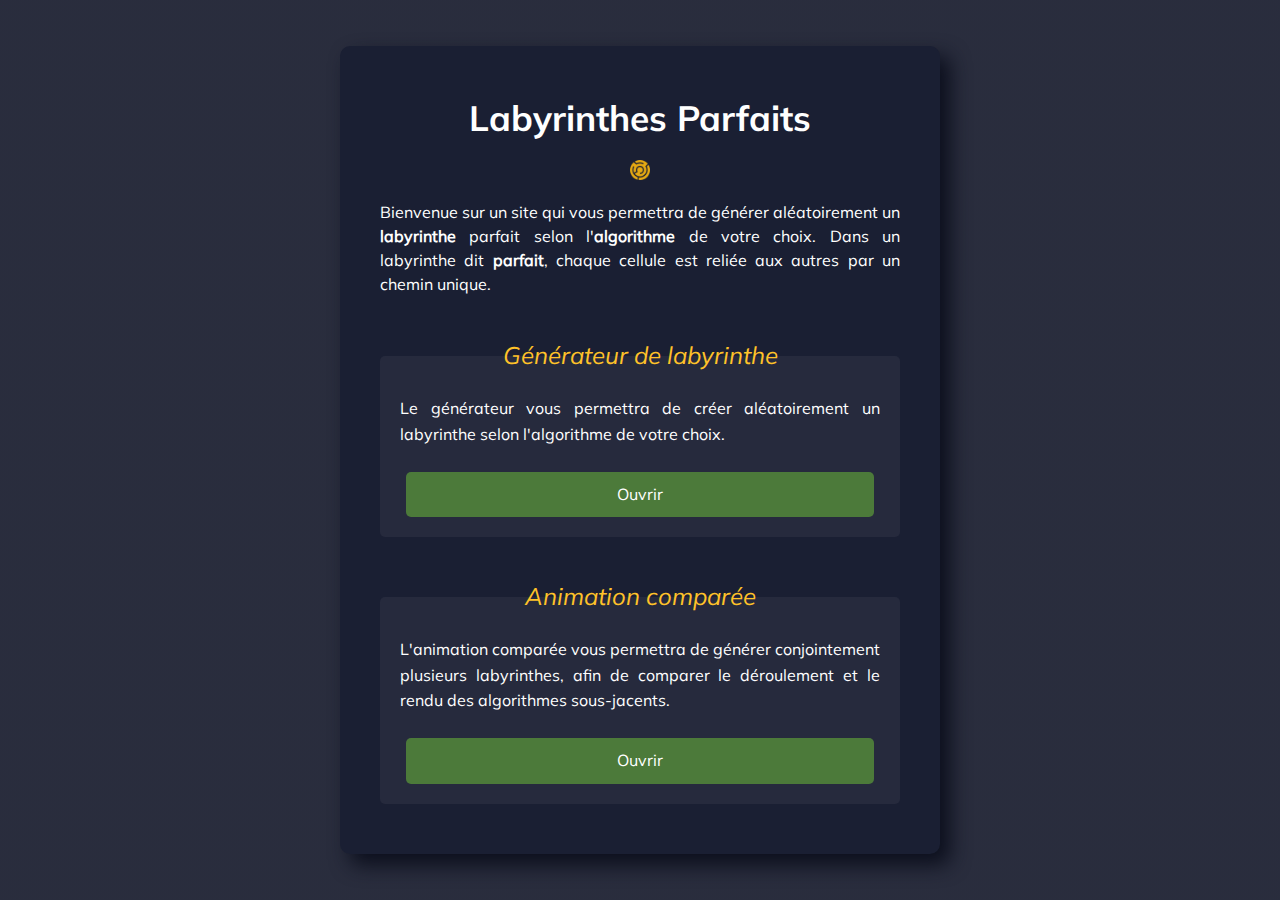
==== index.html @ 0053cb36 "first-commit" ====
<!DOCTYPE html>
<html lang="fr">
<head>
    <meta charset="UTF-8">
    <meta http-equiv="X-UA-Compatible" content="IE=edge">
    <meta name="viewport" content="width=device-width, initial-scale=1.0">
    <link rel="icon" href="./images/favicon.png" />
    <link rel="stylesheet" href="./style.css">
    <title>Labyrinthes Parfaits</title>
</head>
<body>
    <!-----------------------------------------------------------------------------------
    PAGE D'ACCUEIL
    ------------------------------------------------------------------------------------>
    <div class="modal">
        <header>
            <h1>Labyrinthes Parfaits</h1>
            <img src="./images/favicon.png" />
        </header>
        <main>
            <section class="presentation">
                <p>
                    Bienvenue sur un site qui vous permettra de générer aléatoirement un <strong>labyrinthe</strong> parfait selon l'<strong>algorithme</strong> de votre choix. Dans un labyrinthe dit <strong>parfait</strong>, chaque cellule est reliée aux autres par un chemin unique.
                </p>
            </section>
            <section class="algorithmes">
                <div class="algorithmes-selection">
                    <h2>Générateur de labyrinthe</h2>
                    <p>Le générateur vous permettra de créer aléatoirement un labyrinthe selon l'algorithme de votre choix.</p>
                    <a class="btn" href="generateur-labyrinthe.html">Ouvrir</a>
                </div>
                <div class="algorithmes-selection">
                    <h2>Animation comparée</h2>
                    <p>L'animation comparée vous permettra de générer conjointement plusieurs labyrinthes, afin de comparer le déroulement et le rendu des algorithmes sous-jacents.</p>
                    <a class="btn" href="generateur-labyrinthe.html">Ouvrir</a>
                </div>
            </section>
        </main>
    </div>
</body>
</html>
---- style.css ----
/*****************************************************
STYLE COMMUN A TOUTES LES PAGES
*****************************************************/

/************ POLICES DE CARACTERE ************/

@font-face {
    font-family: "Mulish-Black";
    src: url(./fonts/mulish/Mulish-Black.ttf);
}

@font-face {
    font-family: "Mulish-Bold";
    src: url(./fonts/mulish/Mulish-Bold.ttf);
}

@font-face {
    font-family: "Mulish-Regular";
    src: url(./fonts/mulish/Mulish-Regular.ttf);
}

@font-face {
    font-family: "Mulish-Italic";
    src: url(./fonts/mulish/Mulish-Italic.ttf);
}

/************ ANIMATIONS ************/

@keyframes fadein {
    0% {
        opacity: 0.25;
    }
    100% {
        opacity: 1;
    }
}

/************ VARIABLES ************/

:root {
    --text-color: white;
    --text-color2: #919ab9;
    --text-retour-color: #737A9B;
    --text-titre-color: #ffc229;
    --bg-body-color: #121628e6;
    --bg-color1: #1a1f33;
    --bg-color2: #262a3d;
    --bg-color3: #383c55;
    --bg-color4: #50577c;
    --shadow-color: #0c0f1d;
    --bg-button-color: #4c7a3a;
    --bg-button-hover-color: #3c612e;
    --bg-button-stop-color: #c22323;
    --bg-button-stop-hover-color: #ac1f1f;
    --bg-maze1-color: #181c2e;
    --bg-maze2-color: #1f253d;
    --bg-maze3-color: #9b813d;
}

/************ BOUTONS ************/

.btn {
    color: var(--text-color);
    text-align: center;
    font-size: 1rem;
    padding: 10px;
    background-color: var(--bg-button-color);
    border: 0px solid var(--text-color);
    border-radius: 5px;
    cursor: pointer;
    text-decoration: none;
    transition: all 0.2s ease-out;
}

.btn:hover {
    background-color: var(--bg-button-hover-color);
}

.btn-disabled {
    background-color: #8c8c8c;
    cursor: auto;
}

.btn-disabled:hover {
    background-color: #8c8c8c;
}

/************ BODY ************/

* {
    margin: 0;
    padding: 0;
    box-sizing: border-box;
}

body {
    margin: 0 auto;
    height: 100vh;
    font-family: "Mulish-Regular", Verdana, sans-serif;
    font-size: 1rem;
    color: var(--text-color);
    background: linear-gradient(to bottom, var(--bg-body-color), var(--bg-body-color)), url("../images/Labyrinthe.jpg");
    background-position: center; 
    background-repeat: repeat;
    animation: fadein 1s;
}

/*****************************************************
PAGE D'ACCUEIL
*****************************************************/

.modal {
    padding: 50px 40px;
    width: 600px;
    background-color: var(--bg-color1);
    border-radius: 10px;
    box-shadow: 10px 10px 20px var(--shadow-color);
    position: absolute;
    top: 50%;
    left: 50%;
    transform: translate(-50%, -50%);
}

header {
    display: flex;
    flex-direction: column;
    align-items: center;
}

h1 {
    margin: 0;
    font-family: "Mulish-Bold", Verdana, sans-serif;
    font-size: 2.2rem;
}

header img {
    margin: 20px 0 0;
    width: 20px;
}

/************ SECTION PRESENTATION ************/

.presentation p {
    margin: 20px 0 0;
    text-align: justify;
    line-height: 1.5rem;
}

/************ SECTION CHOIX ALGORITHME ************/

.algorithmes {
    margin: 0;
    display: flex;
    flex-direction: column;
    justify-content: space-between;
}

.algorithmes-selection {
    margin: 60px 0 0;
    padding: 40px 20px 80px;
    line-height: 1.6rem;
    background-color: var(--bg-color2);
    border-radius: 5px;
    position: relative;
}

.algorithmes-selection h2 {
    font-family: "Mulish-Italic", Verdana, sans-serif;
    font-weight: 500;
    font-size: 1.5rem;
    color: var(--text-titre-color);
    text-align: center;
    text-wrap: nowrap;
    position: absolute;
    top: 0;
    left: 50%;
    transform: translate(-50%,-50%);
}

.algorithmes-selection p {
    margin: 0 0 10px;
    text-align: justify;
}

.algorithmes-selection .btn {
    width: 90%;
    position: absolute;
    bottom: 0;
    left: 50%;
    transform: translate(-50%, -20px);
}

/*****************************************************
PAGE GENERATEUR DE LABYRINTHE
*****************************************************/

.generateur {
    height: 100vh;
    display: flex;
    flex-direction: row;
}

/************ SECTION FILTRE ************/

.generateur-filtre {
    width: 300px;
    background-color: var(--bg-color1);
    box-shadow: 5px 0 15px var(--shadow-color);
    position: relative;
}

/************ SECTION FILTRE : BOUTON RETOUR ************/

.generateur-retour {
    height: 40px;
    color: var(--text-retour-color);
    font-family: "Mulish-Black", Verdana, sans-serif;
    font-size: 1.1rem;
    text-decoration: none;
    background-color: var(--bg-color1);
    border-bottom: 1px solid var(--bg-color4);
    display: flex;
    flex-direction: row;
    justify-content: center;
    align-items: center;
    transition: all 0.2s ease-out;
}

.generateur-retour:hover {
    color: var(--bg-color1);
    background-color: var(--text-retour-color);
}

.generateur-retour img {
    margin: 0 5px 0;
    width: 18px;
}

/************ SECTION FILTRE : ALGORITHME & PARAMETRAGE ************/

#generateur-filtre {
    padding: 0 20px;
}

#generateur-filtre>div {
    margin: 40px 0 0;
    padding: 30px 20px 20px;
    background-color: var(--bg-color2);
    border-radius: 5px;
    position: relative;
}

#generateur-filtre>div h2 {
    font-family: "Mulish-Italic", Verdana, sans-serif;
    font-weight: 500;
    font-size: 1.5rem;
    color: var(--text-titre-color);
    text-align: center;
    text-wrap: nowrap;
    position: absolute;
    top: 0;
    left: 50%;
    transform: translate(-50%,-50%);
}

/************ SECTION FILTRE : INPUT RADIO ************/

#generateur-filtre .radio {
    margin: 5px 0 0;
    display: flex;
    flex-direction: row;
}

#generateur-filtre>div .radio:nth-child(2) {
    margin: 0;
}

#generateur-filtre .radio label {
    margin-left: 10px;
}

/************ SECTION FILTRE : INPUT RANGE ************/

#generateur-filtre .range {
    margin: 35px 0 0;
    display: flex;
    flex-direction: column;
}

#generateur-filtre>div .range:nth-child(2) {
    margin: 0;
}

#generateur-filtre .range h3 {
    font-family: "Mulish-Regular", Verdana, sans-serif;
    font-weight: 400;
    font-size: 1rem;
}

#generateur-filtre .range .graduation {
    margin: 5px 0 0;
    padding: 0 6px;
    display: flex;
    flex-direction: row;
    justify-content: space-between;
}

#generateur-filtre .range .graduation>div {
    color: var(--text-color2);
    font-size: 0.6rem;
}

#generateur-filtre .range label {
    margin-left: 5px;
}

/************ SECTION FILTRE : CHECKBOX & SELECT ************/

#generateur-filtre .checkbox {
    margin: 10px 0 0;
    font-family: "Mulish-Italic", Verdana, sans-serif;
    font-size: 0.9rem;
}

#generateur-filtre #select-perso {
    margin: 10px 0 0;
    padding: 8px;
    font-size: 1rem;
    background-color: var(--bg-color3);
    border-radius: 5px;
    display: none;
}

#generateur-filtre #select-perso>div {
    margin: 5px 0 0;
    display: flex;
    flex-direction: row;
    justify-content: space-between;
}

/************ SECTION SOLUTION ************/

.solution {
    padding: 0 20px;
}

/************ BOUTONS ************/

.generateur-filtre .btn {
    margin: 40px 0 0;
    width: 100%;
}

#btn-stop {
    background-color: var(--bg-button-stop-color);
    width:100px;
    height: 100px;
    border-radius: 50%;
    visibility: hidden;
    position: absolute;
    bottom: 0;
    left: 50%;
    transform: translate(-50%,-50%);
}

#btn-stop:hover {
    background-color: var(--bg-button-stop-hover-color);
}

#btn-solution {
    margin: 10px 0 0;
}

/************ SECTION LABYRINTHE ************/

.labyrinthe {
    width: calc(100% - 300px);
    display: flex;
    flex-direction: row;
    justify-content: center;
    align-items: center;
    background-color: var(--bg-maze2-color);
}

#labyrinthe {
    background-color: var(--bg-maze3-color);
}

#labyrinthe>div {
    display: flex;
    flex-direction: row;
}

.labyrinthe-room {
    background-color: var(--bg-maze2-color);
}

.labyrinthe-wall {
    background-color: var(--bg-maze1-color);
}

.labyrinthe-border {
    background-color: var(--bg-maze2-color);
    width: 20px;
}

.labyrinthe-access {
    background-image: url("./images/arrow.png");
    background-size: 90% 90%;
    background-position: center;
    background-repeat: no-repeat;
}

/*****************************************************
FENETRE MODALE MESSAGE
*****************************************************/

.message {
    width: 100%;
    height: 100%;
    visibility: hidden;
    position: fixed;
    top: 0;
    left:0;
    -webkit-backdrop-filter: blur(15px); /* assure la compatibilité avec safari */
    backdrop-filter: blur(15px);
    opacity: 1;
    z-index: 1;
}

.message #message {
    width: 350px;
    font-family: "Poppins", Arial, Helvetica, sans-serif;
    color: var(--text-color);
    background-color: var(--bg-color2);
    border-radius: 20px;
    padding: 40px;
    position: absolute;
    top: 50%;
    left: 50%;
    transform: translate(-50%, -50%);
}

.message #libelle-message {
    text-align: center;
    margin: 0 0 40px;
}

.message #btn-message {
    width: 100%;
}
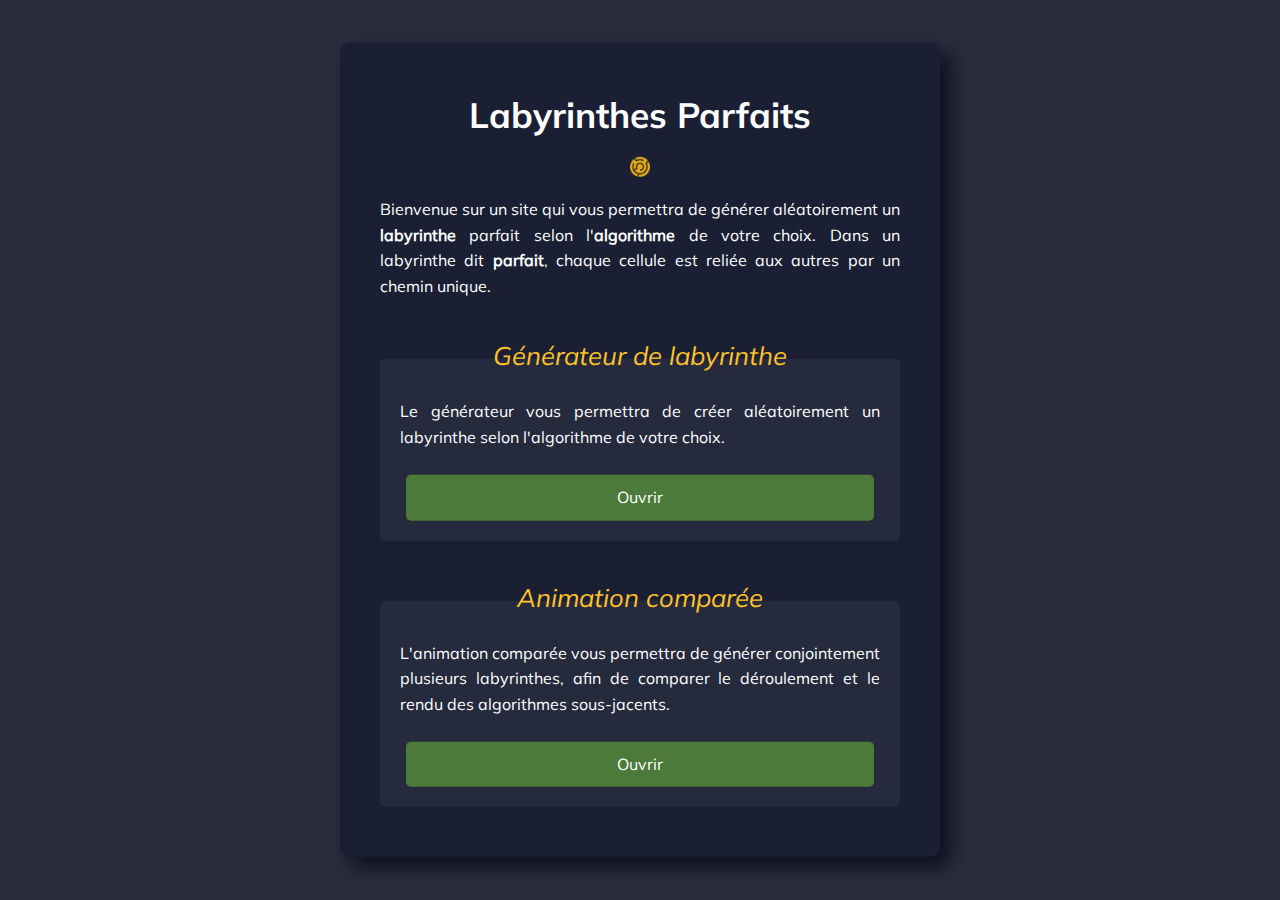
==== commit 0453770e: "update" ====
--- a/index.html
+++ b/index.html
@@ -6,6 +6,7 @@
     <meta name="viewport" content="width=device-width, initial-scale=1.0">
     <link rel="icon" href="./images/favicon.png" />
     <link rel="stylesheet" href="./style.css">
+    <link rel="stylesheet" href="./css/index.css">
     <title>Labyrinthes Parfaits</title>
 </head>
 <body>
@@ -27,12 +28,12 @@
                 <div class="algorithmes-selection">
                     <h2>Générateur de labyrinthe</h2>
                     <p>Le générateur vous permettra de créer aléatoirement un labyrinthe selon l'algorithme de votre choix.</p>
-                    <a class="btn" href="generateur-labyrinthe.html">Ouvrir</a>
+                    <a class="btn" href="generateur.html">Ouvrir</a>
                 </div>
                 <div class="algorithmes-selection">
                     <h2>Animation comparée</h2>
                     <p>L'animation comparée vous permettra de générer conjointement plusieurs labyrinthes, afin de comparer le déroulement et le rendu des algorithmes sous-jacents.</p>
-                    <a class="btn" href="generateur-labyrinthe.html">Ouvrir</a>
+                    <a class="btn" href="comparateur.html">Ouvrir</a>
                 </div>
             </section>
         </main>
--- a/style.css
+++ b/style.css
@@ -1,8 +1,12 @@
 /*****************************************************
+
 STYLE COMMUN A TOUTES LES PAGES
+
 *****************************************************/
 
-/************ POLICES DE CARACTERE ************/
+/*****************************************************
+POLICES DE CARACTERE
+*****************************************************/
 
 @font-face {
     font-family: "Mulish-Black";
@@ -24,7 +28,9 @@
     src: url(./fonts/mulish/Mulish-Italic.ttf);
 }
 
-/************ ANIMATIONS ************/
+/*****************************************************
+ANIMATIONS
+*****************************************************/
 
 @keyframes fadein {
     0% {
@@ -35,13 +41,16 @@
     }
 }
 
-/************ VARIABLES ************/
+/*****************************************************
+VARIABLES
+*****************************************************/
 
 :root {
     --text-color: white;
     --text-color2: #919ab9;
     --text-retour-color: #737A9B;
     --text-titre-color: #ffc229;
+    --text-titre-color2: #b6bcd5;
     --bg-body-color: #121628e6;
     --bg-color1: #1a1f33;
     --bg-color2: #262a3d;
@@ -54,10 +63,34 @@
     --bg-button-stop-hover-color: #ac1f1f;
     --bg-maze1-color: #181c2e;
     --bg-maze2-color: #1f253d;
-    --bg-maze3-color: #9b813d;
+    --bg-maze3-color: #aa8e47;
 }
 
-/************ BOUTONS ************/
+/*****************************************************
+BODY
+*****************************************************/
+
+* {
+    margin: 0;
+    padding: 0;
+    box-sizing: border-box;
+}
+
+body {
+    margin: 0 auto;
+    height: 100vh;
+    font-family: "Mulish-Regular", Verdana, sans-serif;
+    font-size: 1rem;
+    color: var(--text-color);
+    background: linear-gradient(to bottom, var(--bg-body-color), var(--bg-body-color)), url("../images/Labyrinthe.jpg");
+    background-position: center; 
+    background-repeat: repeat;
+    animation: fadein 1s;
+}
+
+/*****************************************************
+BOUTONS
+*****************************************************/
 
 .btn {
     color: var(--text-color);
@@ -85,332 +118,6 @@
     background-color: #8c8c8c;
 }
 
-/************ BODY ************/
-
-* {
-    margin: 0;
-    padding: 0;
-    box-sizing: border-box;
-}
-
-body {
-    margin: 0 auto;
-    height: 100vh;
-    font-family: "Mulish-Regular", Verdana, sans-serif;
-    font-size: 1rem;
-    color: var(--text-color);
-    background: linear-gradient(to bottom, var(--bg-body-color), var(--bg-body-color)), url("../images/Labyrinthe.jpg");
-    background-position: center; 
-    background-repeat: repeat;
-    animation: fadein 1s;
-}
-
-/*****************************************************
-PAGE D'ACCUEIL
-*****************************************************/
-
-.modal {
-    padding: 50px 40px;
-    width: 600px;
-    background-color: var(--bg-color1);
-    border-radius: 10px;
-    box-shadow: 10px 10px 20px var(--shadow-color);
-    position: absolute;
-    top: 50%;
-    left: 50%;
-    transform: translate(-50%, -50%);
-}
-
-header {
-    display: flex;
-    flex-direction: column;
-    align-items: center;
-}
-
-h1 {
-    margin: 0;
-    font-family: "Mulish-Bold", Verdana, sans-serif;
-    font-size: 2.2rem;
-}
-
-header img {
-    margin: 20px 0 0;
-    width: 20px;
-}
-
-/************ SECTION PRESENTATION ************/
-
-.presentation p {
-    margin: 20px 0 0;
-    text-align: justify;
-    line-height: 1.5rem;
-}
-
-/************ SECTION CHOIX ALGORITHME ************/
-
-.algorithmes {
-    margin: 0;
-    display: flex;
-    flex-direction: column;
-    justify-content: space-between;
-}
-
-.algorithmes-selection {
-    margin: 60px 0 0;
-    padding: 40px 20px 80px;
-    line-height: 1.6rem;
-    background-color: var(--bg-color2);
-    border-radius: 5px;
-    position: relative;
-}
-
-.algorithmes-selection h2 {
-    font-family: "Mulish-Italic", Verdana, sans-serif;
-    font-weight: 500;
-    font-size: 1.5rem;
-    color: var(--text-titre-color);
-    text-align: center;
-    text-wrap: nowrap;
-    position: absolute;
-    top: 0;
-    left: 50%;
-    transform: translate(-50%,-50%);
-}
-
-.algorithmes-selection p {
-    margin: 0 0 10px;
-    text-align: justify;
-}
-
-.algorithmes-selection .btn {
-    width: 90%;
-    position: absolute;
-    bottom: 0;
-    left: 50%;
-    transform: translate(-50%, -20px);
-}
-
-/*****************************************************
-PAGE GENERATEUR DE LABYRINTHE
-*****************************************************/
-
-.generateur {
-    height: 100vh;
-    display: flex;
-    flex-direction: row;
-}
-
-/************ SECTION FILTRE ************/
-
-.generateur-filtre {
-    width: 300px;
-    background-color: var(--bg-color1);
-    box-shadow: 5px 0 15px var(--shadow-color);
-    position: relative;
-}
-
-/************ SECTION FILTRE : BOUTON RETOUR ************/
-
-.generateur-retour {
-    height: 40px;
-    color: var(--text-retour-color);
-    font-family: "Mulish-Black", Verdana, sans-serif;
-    font-size: 1.1rem;
-    text-decoration: none;
-    background-color: var(--bg-color1);
-    border-bottom: 1px solid var(--bg-color4);
-    display: flex;
-    flex-direction: row;
-    justify-content: center;
-    align-items: center;
-    transition: all 0.2s ease-out;
-}
-
-.generateur-retour:hover {
-    color: var(--bg-color1);
-    background-color: var(--text-retour-color);
-}
-
-.generateur-retour img {
-    margin: 0 5px 0;
-    width: 18px;
-}
-
-/************ SECTION FILTRE : ALGORITHME & PARAMETRAGE ************/
-
-#generateur-filtre {
-    padding: 0 20px;
-}
-
-#generateur-filtre>div {
-    margin: 40px 0 0;
-    padding: 30px 20px 20px;
-    background-color: var(--bg-color2);
-    border-radius: 5px;
-    position: relative;
-}
-
-#generateur-filtre>div h2 {
-    font-family: "Mulish-Italic", Verdana, sans-serif;
-    font-weight: 500;
-    font-size: 1.5rem;
-    color: var(--text-titre-color);
-    text-align: center;
-    text-wrap: nowrap;
-    position: absolute;
-    top: 0;
-    left: 50%;
-    transform: translate(-50%,-50%);
-}
-
-/************ SECTION FILTRE : INPUT RADIO ************/
-
-#generateur-filtre .radio {
-    margin: 5px 0 0;
-    display: flex;
-    flex-direction: row;
-}
-
-#generateur-filtre>div .radio:nth-child(2) {
-    margin: 0;
-}
-
-#generateur-filtre .radio label {
-    margin-left: 10px;
-}
-
-/************ SECTION FILTRE : INPUT RANGE ************/
-
-#generateur-filtre .range {
-    margin: 35px 0 0;
-    display: flex;
-    flex-direction: column;
-}
-
-#generateur-filtre>div .range:nth-child(2) {
-    margin: 0;
-}
-
-#generateur-filtre .range h3 {
-    font-family: "Mulish-Regular", Verdana, sans-serif;
-    font-weight: 400;
-    font-size: 1rem;
-}
-
-#generateur-filtre .range .graduation {
-    margin: 5px 0 0;
-    padding: 0 6px;
-    display: flex;
-    flex-direction: row;
-    justify-content: space-between;
-}
-
-#generateur-filtre .range .graduation>div {
-    color: var(--text-color2);
-    font-size: 0.6rem;
-}
-
-#generateur-filtre .range label {
-    margin-left: 5px;
-}
-
-/************ SECTION FILTRE : CHECKBOX & SELECT ************/
-
-#generateur-filtre .checkbox {
-    margin: 10px 0 0;
-    font-family: "Mulish-Italic", Verdana, sans-serif;
-    font-size: 0.9rem;
-}
-
-#generateur-filtre #select-perso {
-    margin: 10px 0 0;
-    padding: 8px;
-    font-size: 1rem;
-    background-color: var(--bg-color3);
-    border-radius: 5px;
-    display: none;
-}
-
-#generateur-filtre #select-perso>div {
-    margin: 5px 0 0;
-    display: flex;
-    flex-direction: row;
-    justify-content: space-between;
-}
-
-/************ SECTION SOLUTION ************/
-
-.solution {
-    padding: 0 20px;
-}
-
-/************ BOUTONS ************/
-
-.generateur-filtre .btn {
-    margin: 40px 0 0;
-    width: 100%;
-}
-
-#btn-stop {
-    background-color: var(--bg-button-stop-color);
-    width:100px;
-    height: 100px;
-    border-radius: 50%;
-    visibility: hidden;
-    position: absolute;
-    bottom: 0;
-    left: 50%;
-    transform: translate(-50%,-50%);
-}
-
-#btn-stop:hover {
-    background-color: var(--bg-button-stop-hover-color);
-}
-
-#btn-solution {
-    margin: 10px 0 0;
-}
-
-/************ SECTION LABYRINTHE ************/
-
-.labyrinthe {
-    width: calc(100% - 300px);
-    display: flex;
-    flex-direction: row;
-    justify-content: center;
-    align-items: center;
-    background-color: var(--bg-maze2-color);
-}
-
-#labyrinthe {
-    background-color: var(--bg-maze3-color);
-}
-
-#labyrinthe>div {
-    display: flex;
-    flex-direction: row;
-}
-
-.labyrinthe-room {
-    background-color: var(--bg-maze2-color);
-}
-
-.labyrinthe-wall {
-    background-color: var(--bg-maze1-color);
-}
-
-.labyrinthe-border {
-    background-color: var(--bg-maze2-color);
-    width: 20px;
-}
-
-.labyrinthe-access {
-    background-image: url("./images/arrow.png");
-    background-size: 90% 90%;
-    background-position: center;
-    background-repeat: no-repeat;
-}
-
 /*****************************************************
 FENETRE MODALE MESSAGE
 *****************************************************/
@@ -423,18 +130,18 @@
     top: 0;
     left:0;
     -webkit-backdrop-filter: blur(15px); /* assure la compatibilité avec safari */
-    backdrop-filter: blur(15px);
+    backdrop-filter: blur(10px);
     opacity: 1;
     z-index: 1;
 }
 
 .message #message {
-    width: 350px;
+    width: 400px;
     font-family: "Poppins", Arial, Helvetica, sans-serif;
     color: var(--text-color);
-    background-color: var(--bg-color2);
+    background-color: var(--bg-color1);
     border-radius: 20px;
-    padding: 40px;
+    padding: 60px;
     position: absolute;
     top: 50%;
     left: 50%;
@@ -448,4 +155,4 @@
 
 .message #btn-message {
     width: 100%;
-}+}
--- a/css/index.css
+++ b/css/index.css
@@ -0,0 +1,84 @@
+/*****************************************************
+PAGE D'ACCUEIL
+*****************************************************/
+
+.modal {
+    padding: 50px 40px;
+    width: 600px;
+    background-color: var(--bg-color1);
+    border-radius: 10px;
+    box-shadow: 10px 10px 20px var(--shadow-color);
+    position: absolute;
+    top: 50%;
+    left: 50%;
+    transform: translate(-50%, -50%);
+}
+
+header {
+    display: flex;
+    flex-direction: column;
+    align-items: center;
+}
+
+h1 {
+    margin: 0;
+    font-family: "Mulish-Bold", Verdana, sans-serif;
+    font-size: 2.2rem;
+}
+
+header img {
+    margin: 20px 0 0;
+    width: 20px;
+}
+
+/************ SECTION PRESENTATION ************/
+
+.presentation p {
+    margin: 20px 0 0;
+    text-align: justify;
+    line-height: 1.6rem;
+}
+
+/************ SECTION CHOIX ALGORITHME ************/
+
+.algorithmes {
+    margin: 0;
+    display: flex;
+    flex-direction: column;
+    justify-content: space-between;
+}
+
+.algorithmes-selection {
+    margin: 60px 0 0;
+    padding: 40px 20px 80px;
+    line-height: 1.6rem;
+    background-color: var(--bg-color2);
+    border-radius: 5px;
+    position: relative;
+}
+
+.algorithmes-selection h2 {
+    font-family: "Mulish-Italic", Verdana, sans-serif;
+    font-weight: 500;
+    font-size: 1.6rem;
+    color: var(--text-titre-color);
+    text-align: center;
+    text-wrap: nowrap;
+    position: absolute;
+    top: 0;
+    left: 50%;
+    transform: translate(-50%,-60%);
+}
+
+.algorithmes-selection p {
+    margin: 0 0 10px;
+    text-align: justify;
+}
+
+.algorithmes-selection .btn {
+    width: 90%;
+    position: absolute;
+    bottom: 0;
+    left: 50%;
+    transform: translate(-50%, -20px);
+}
